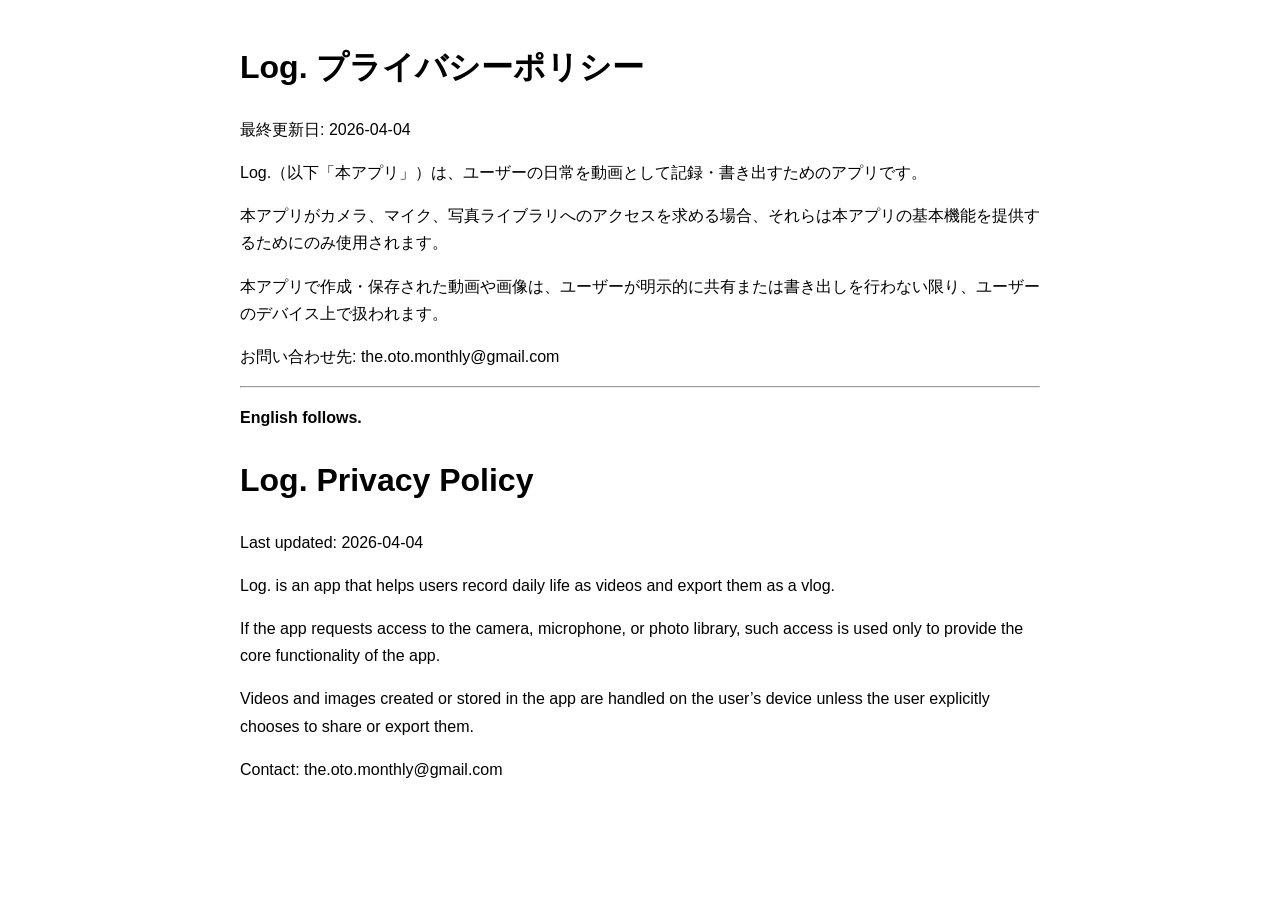
==== index.html @ e11e7656 "Add privacy policy page in Japanese and English" ====
<!doctype html>
<html lang="ja">
<head>
  <meta charset="utf-8">
  <meta name="viewport" content="width=device-width, initial-scale=1">
  <title>Log. Privacy Policy</title>
</head>
<body style="max-width: 800px; margin: 40px auto; padding: 0 16px; line-height: 1.7; font-family: -apple-system, BlinkMacSystemFont, sans-serif;">
  <h1>Log. プライバシーポリシー</h1>
  <p>最終更新日: 2026-04-04</p>

  <p>Log.（以下「本アプリ」）は、ユーザーの日常を動画として記録・書き出すためのアプリです。</p>
  <p>本アプリがカメラ、マイク、写真ライブラリへのアクセスを求める場合、それらは本アプリの基本機能を提供するためにのみ使用されます。</p>
  <p>本アプリで作成・保存された動画や画像は、ユーザーが明示的に共有または書き出しを行わない限り、ユーザーのデバイス上で扱われます。</p>
  <p>お問い合わせ先: the.oto.monthly@gmail.com</p>

  <hr>

  <p><strong>English follows.</strong></p>

  <h1>Log. Privacy Policy</h1>
  <p>Last updated: 2026-04-04</p>

  <p>Log. is an app that helps users record daily life as videos and export them as a vlog.</p>
  <p>If the app requests access to the camera, microphone, or photo library, such access is used only to provide the core functionality of the app.</p>
  <p>Videos and images created or stored in the app are handled on the user’s device unless the user explicitly chooses to share or export them.</p>
  <p>Contact: the.oto.monthly@gmail.com</p>
</body>
</html>
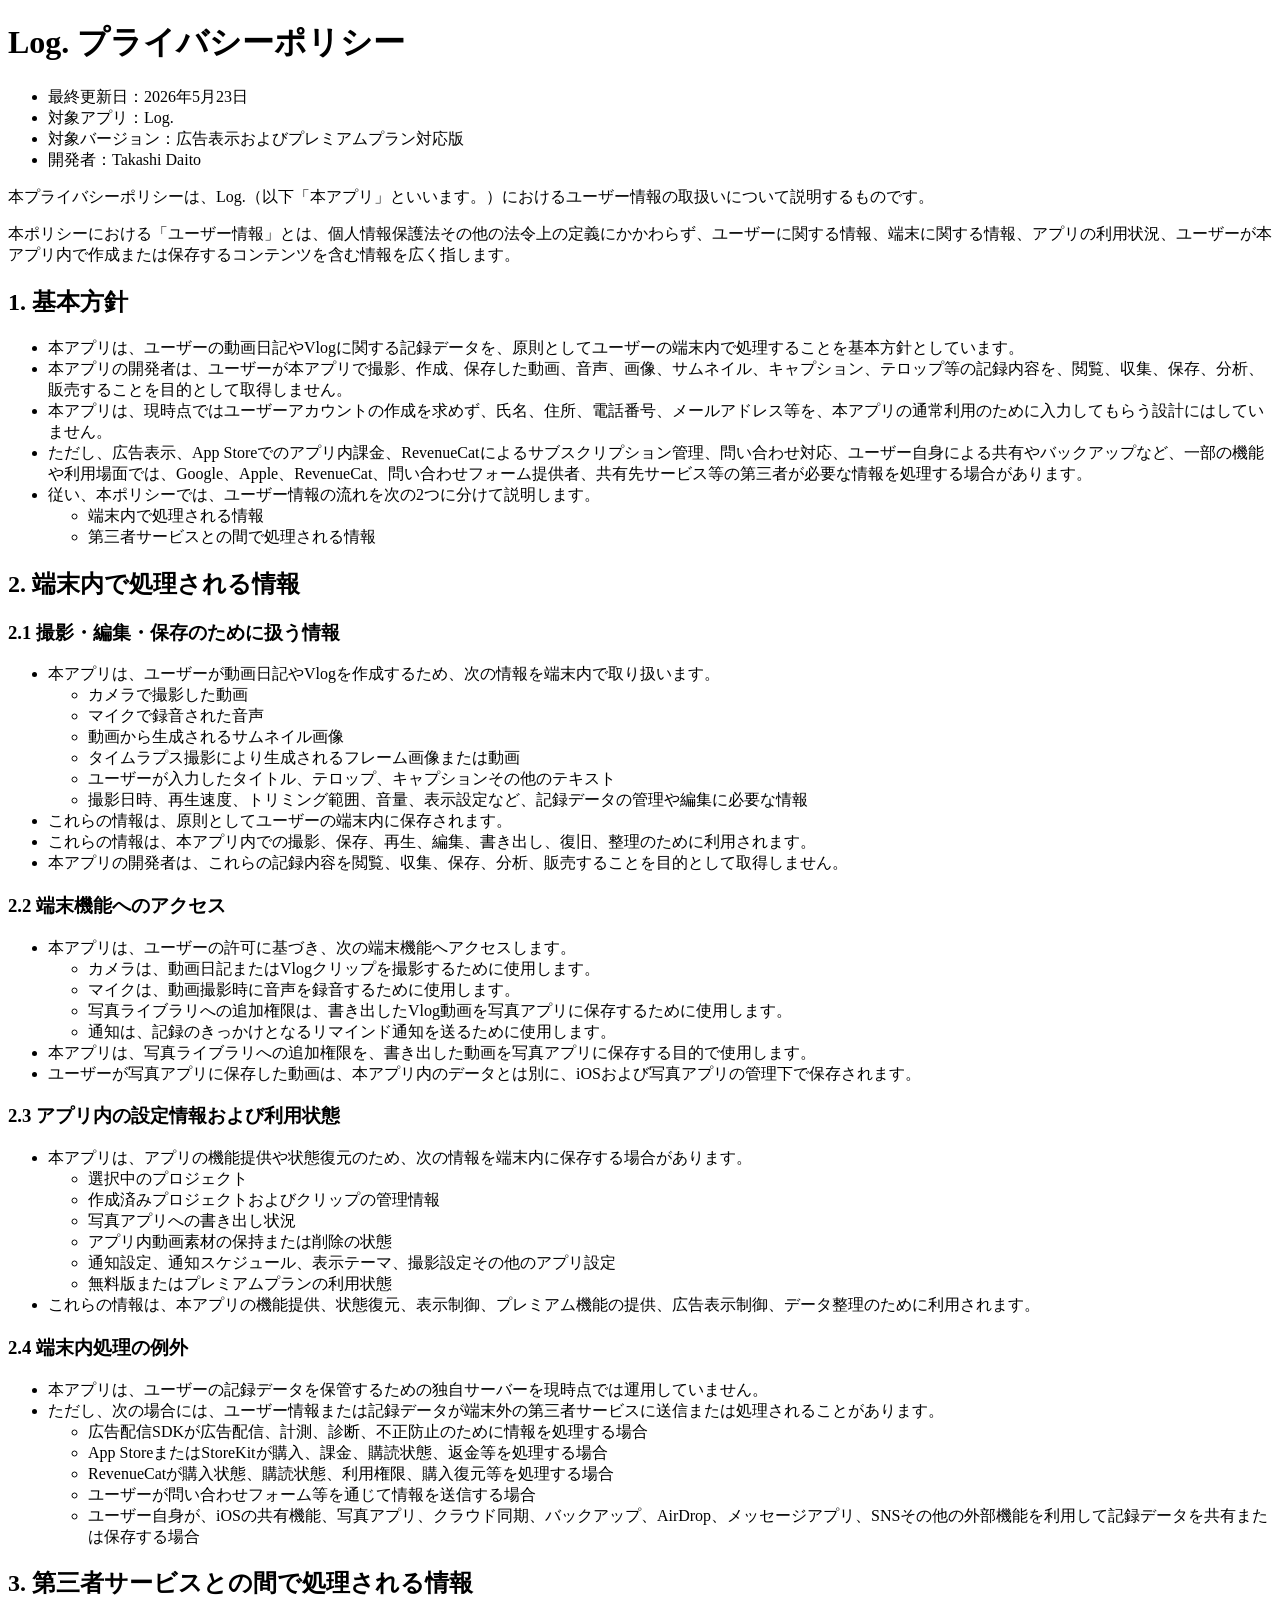
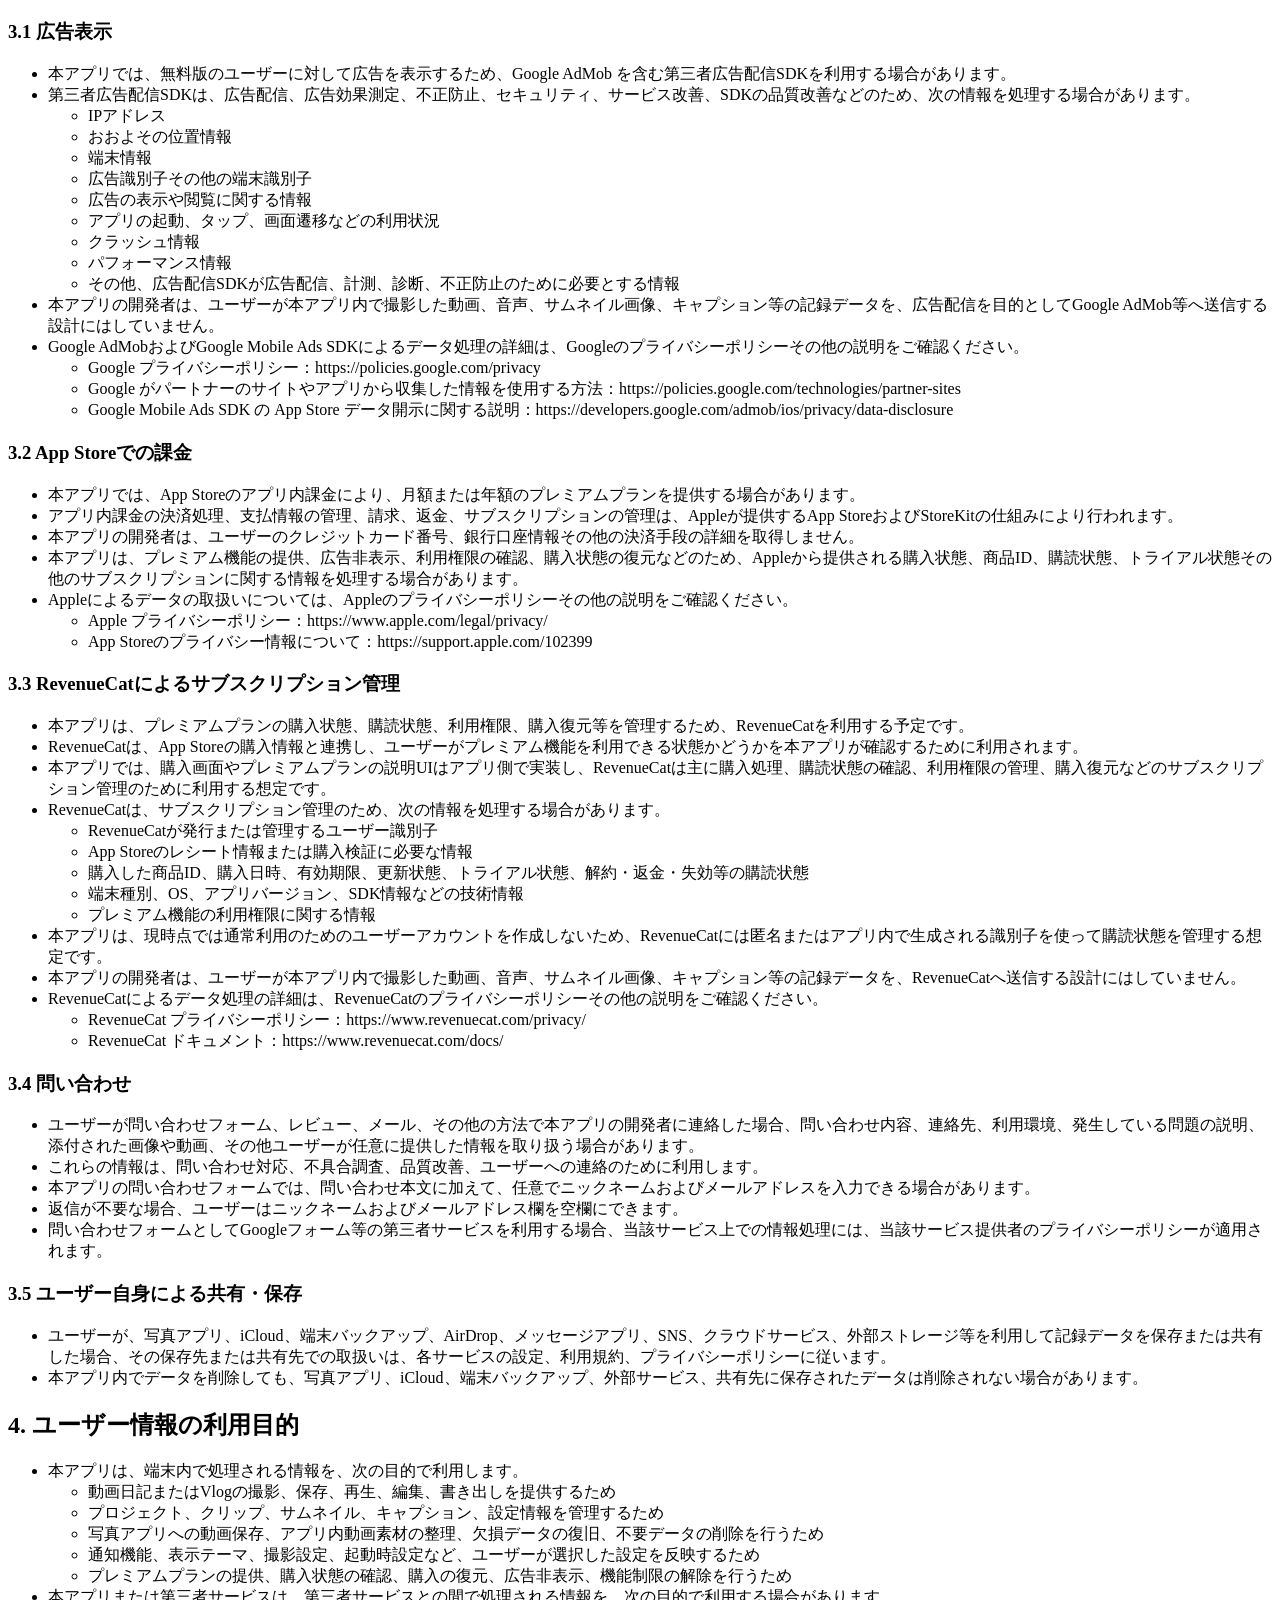
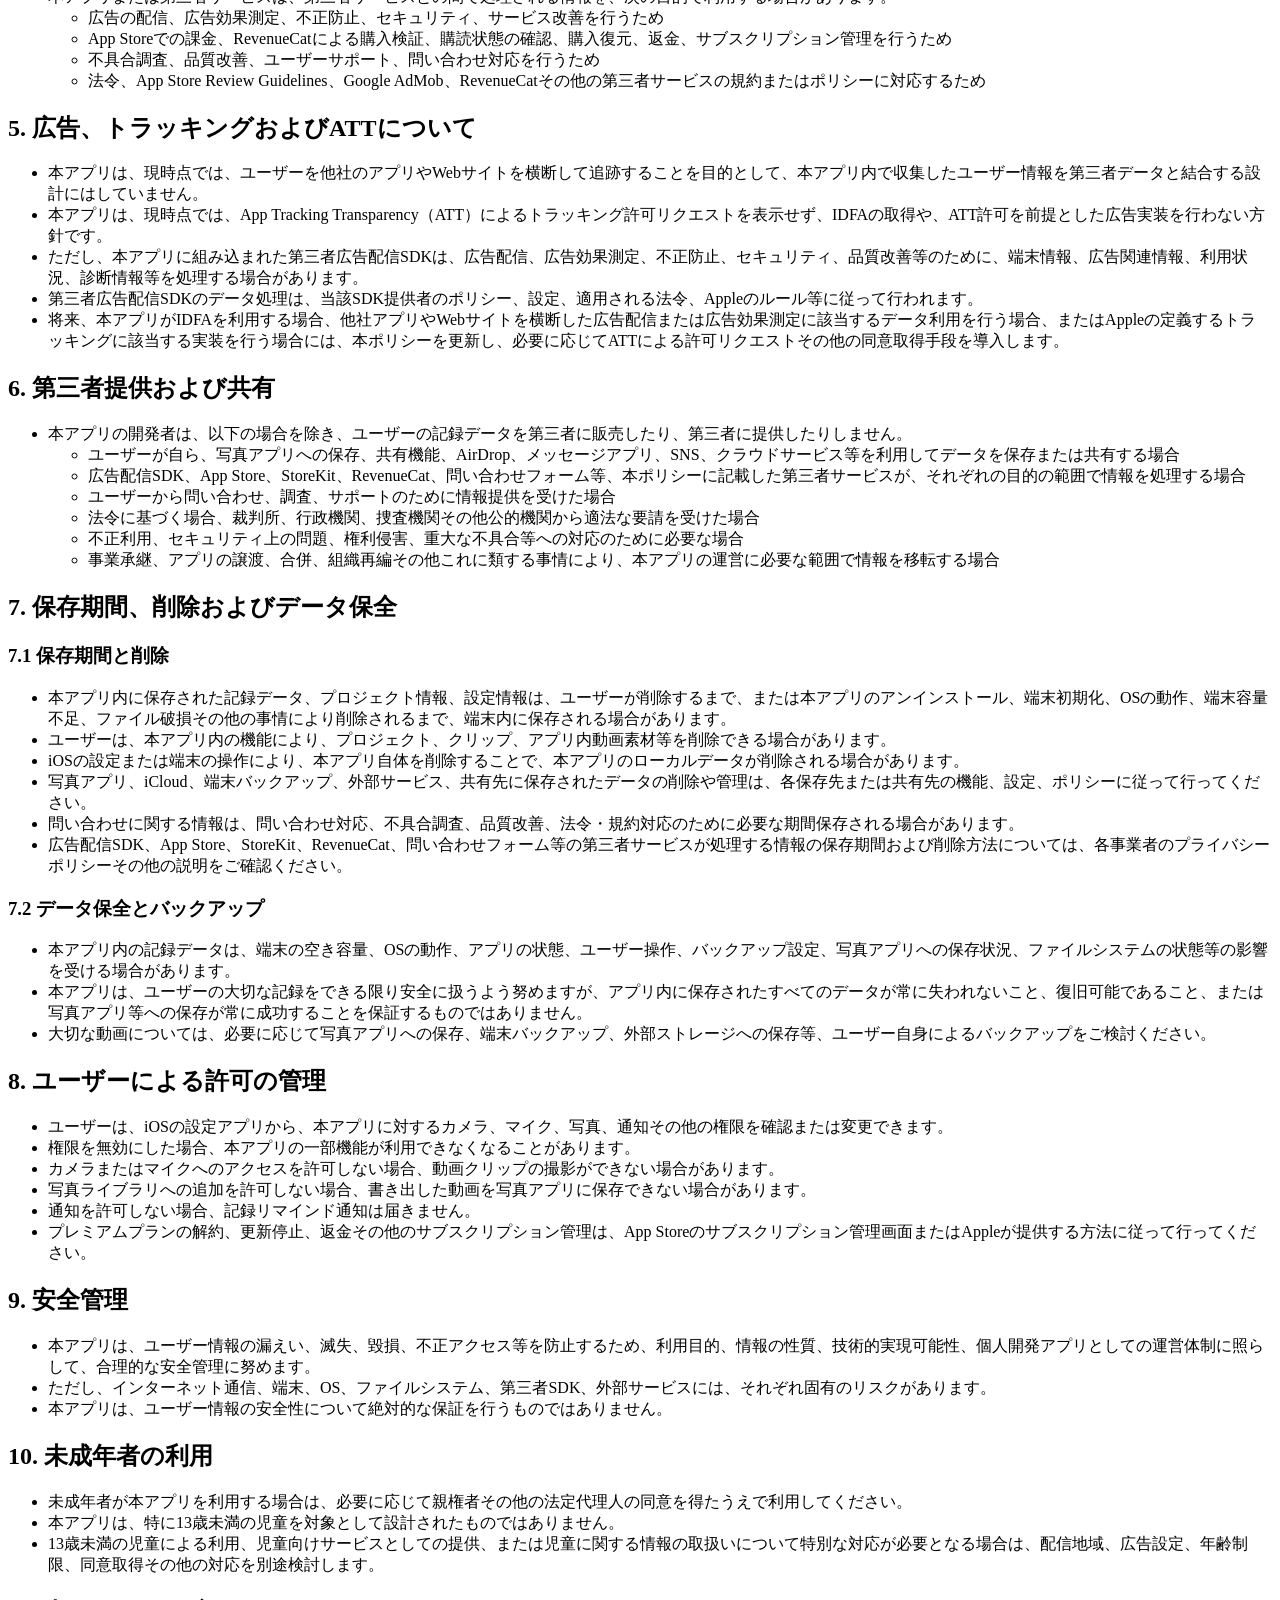
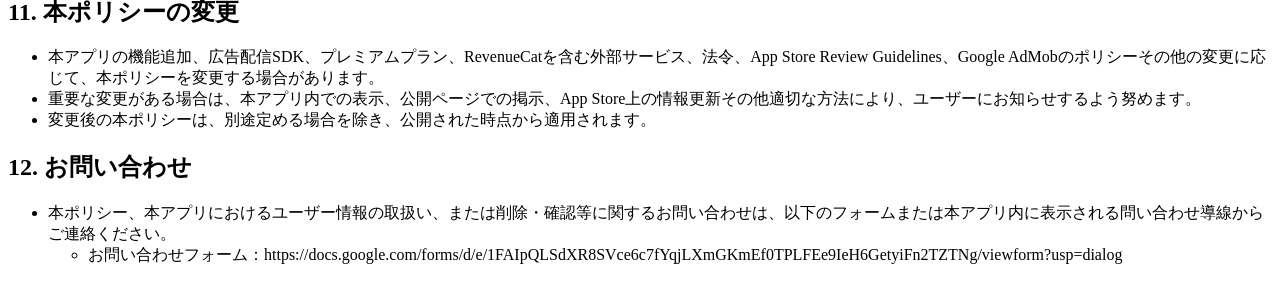
==== commit 2f06a005: "Update privacy policy" ====
--- a/index.html
+++ b/index.html
@@ -1,29 +1,256 @@
-<!doctype html>
-<html lang="ja">
+<!DOCTYPE html>
+<html xmlns="http://www.w3.org/1999/xhtml" lang="ja" xml:lang="ja">
 <head>
-  <meta charset="utf-8">
-  <meta name="viewport" content="width=device-width, initial-scale=1">
-  <title>Log. Privacy Policy</title>
+  <meta charset="utf-8" />
+  <meta name="generator" content="pandoc" />
+  <meta name="viewport" content="width=device-width, initial-scale=1.0, user-scalable=yes" />
+  <title>Log.プライバシーポリシー</title>
+  <style>
+    code{white-space: pre-wrap;}
+    span.smallcaps{font-variant: small-caps;}
+    span.underline{text-decoration: underline;}
+    div.column{display: inline-block; vertical-align: top; width: 50%;}
+    div.hanging-indent{margin-left: 1.5em; text-indent: -1.5em;}
+    ul.task-list{list-style: none;}
+    .display.math{display: block; text-align: center; margin: 0.5rem auto;}
+  </style>
+  <link rel="stylesheet" href="legal.css" />
+  <!--[if lt IE 9]>
+    <script src="//cdnjs.cloudflare.com/ajax/libs/html5shiv/3.7.3/html5shiv-printshiv.min.js"></script>
+  <![endif]-->
 </head>
-<body style="max-width: 800px; margin: 40px auto; padding: 0 16px; line-height: 1.7; font-family: -apple-system, BlinkMacSystemFont, sans-serif;">
-  <h1>Log. プライバシーポリシー</h1>
-  <p>最終更新日: 2026-04-04</p>
-
-  <p>Log.（以下「本アプリ」）は、ユーザーの日常を動画として記録・書き出すためのアプリです。</p>
-  <p>本アプリがカメラ、マイク、写真ライブラリへのアクセスを求める場合、それらは本アプリの基本機能を提供するためにのみ使用されます。</p>
-  <p>本アプリで作成・保存された動画や画像は、ユーザーが明示的に共有または書き出しを行わない限り、ユーザーのデバイス上で扱われます。</p>
-  <p>お問い合わせ先: the.oto.monthly@gmail.com</p>
-
-  <hr>
-
-  <p><strong>English follows.</strong></p>
-
-  <h1>Log. Privacy Policy</h1>
-  <p>Last updated: 2026-04-04</p>
-
-  <p>Log. is an app that helps users record daily life as videos and export them as a vlog.</p>
-  <p>If the app requests access to the camera, microphone, or photo library, such access is used only to provide the core functionality of the app.</p>
-  <p>Videos and images created or stored in the app are handled on the user’s device unless the user explicitly chooses to share or export them.</p>
-  <p>Contact: the.oto.monthly@gmail.com</p>
+<body>
+<h1 id="log.-プライバシーポリシー">Log. プライバシーポリシー</h1>
+<ul>
+<li>最終更新日：2026年5月23日</li>
+<li>対象アプリ：Log.</li>
+<li>対象バージョン：広告表示およびプレミアムプラン対応版</li>
+<li>開発者：Takashi Daito</li>
+</ul>
+<p>本プライバシーポリシーは、Log.（以下「本アプリ」といいます。）におけるユーザー情報の取扱いについて説明するものです。</p>
+<p>本ポリシーにおける「ユーザー情報」とは、個人情報保護法その他の法令上の定義にかかわらず、ユーザーに関する情報、端末に関する情報、アプリの利用状況、ユーザーが本アプリ内で作成または保存するコンテンツを含む情報を広く指します。</p>
+<h2 id="基本方針">1. 基本方針</h2>
+<ul>
+<li>本アプリは、ユーザーの動画日記やVlogに関する記録データを、原則としてユーザーの端末内で処理することを基本方針としています。</li>
+<li>本アプリの開発者は、ユーザーが本アプリで撮影、作成、保存した動画、音声、画像、サムネイル、キャプション、テロップ等の記録内容を、閲覧、収集、保存、分析、販売することを目的として取得しません。</li>
+<li>本アプリは、現時点ではユーザーアカウントの作成を求めず、氏名、住所、電話番号、メールアドレス等を、本アプリの通常利用のために入力してもらう設計にはしていません。</li>
+<li>ただし、広告表示、App Storeでのアプリ内課金、RevenueCatによるサブスクリプション管理、問い合わせ対応、ユーザー自身による共有やバックアップなど、一部の機能や利用場面では、Google、Apple、RevenueCat、問い合わせフォーム提供者、共有先サービス等の第三者が必要な情報を処理する場合があります。</li>
+<li>従い、本ポリシーでは、ユーザー情報の流れを次の2つに分けて説明します。
+<ul>
+<li>端末内で処理される情報</li>
+<li>第三者サービスとの間で処理される情報</li>
+</ul></li>
+</ul>
+<h2 id="端末内で処理される情報">2. 端末内で処理される情報</h2>
+<h3 id="撮影編集保存のために扱う情報">2.1 撮影・編集・保存のために扱う情報</h3>
+<ul>
+<li>本アプリは、ユーザーが動画日記やVlogを作成するため、次の情報を端末内で取り扱います。
+<ul>
+<li>カメラで撮影した動画</li>
+<li>マイクで録音された音声</li>
+<li>動画から生成されるサムネイル画像</li>
+<li>タイムラプス撮影により生成されるフレーム画像または動画</li>
+<li>ユーザーが入力したタイトル、テロップ、キャプションその他のテキスト</li>
+<li>撮影日時、再生速度、トリミング範囲、音量、表示設定など、記録データの管理や編集に必要な情報</li>
+</ul></li>
+<li>これらの情報は、原則としてユーザーの端末内に保存されます。</li>
+<li>これらの情報は、本アプリ内での撮影、保存、再生、編集、書き出し、復旧、整理のために利用されます。</li>
+<li>本アプリの開発者は、これらの記録内容を閲覧、収集、保存、分析、販売することを目的として取得しません。</li>
+</ul>
+<h3 id="端末機能へのアクセス">2.2 端末機能へのアクセス</h3>
+<ul>
+<li>本アプリは、ユーザーの許可に基づき、次の端末機能へアクセスします。
+<ul>
+<li>カメラは、動画日記またはVlogクリップを撮影するために使用します。</li>
+<li>マイクは、動画撮影時に音声を録音するために使用します。</li>
+<li>写真ライブラリへの追加権限は、書き出したVlog動画を写真アプリに保存するために使用します。</li>
+<li>通知は、記録のきっかけとなるリマインド通知を送るために使用します。</li>
+</ul></li>
+<li>本アプリは、写真ライブラリへの追加権限を、書き出した動画を写真アプリに保存する目的で使用します。</li>
+<li>ユーザーが写真アプリに保存した動画は、本アプリ内のデータとは別に、iOSおよび写真アプリの管理下で保存されます。</li>
+</ul>
+<h3 id="アプリ内の設定情報および利用状態">2.3 アプリ内の設定情報および利用状態</h3>
+<ul>
+<li>本アプリは、アプリの機能提供や状態復元のため、次の情報を端末内に保存する場合があります。
+<ul>
+<li>選択中のプロジェクト</li>
+<li>作成済みプロジェクトおよびクリップの管理情報</li>
+<li>写真アプリへの書き出し状況</li>
+<li>アプリ内動画素材の保持または削除の状態</li>
+<li>通知設定、通知スケジュール、表示テーマ、撮影設定その他のアプリ設定</li>
+<li>無料版またはプレミアムプランの利用状態</li>
+</ul></li>
+<li>これらの情報は、本アプリの機能提供、状態復元、表示制御、プレミアム機能の提供、広告表示制御、データ整理のために利用されます。</li>
+</ul>
+<h3 id="端末内処理の例外">2.4 端末内処理の例外</h3>
+<ul>
+<li>本アプリは、ユーザーの記録データを保管するための独自サーバーを現時点では運用していません。</li>
+<li>ただし、次の場合には、ユーザー情報または記録データが端末外の第三者サービスに送信または処理されることがあります。
+<ul>
+<li>広告配信SDKが広告配信、計測、診断、不正防止のために情報を処理する場合</li>
+<li>App StoreまたはStoreKitが購入、課金、購読状態、返金等を処理する場合</li>
+<li>RevenueCatが購入状態、購読状態、利用権限、購入復元等を処理する場合</li>
+<li>ユーザーが問い合わせフォーム等を通じて情報を送信する場合</li>
+<li>ユーザー自身が、iOSの共有機能、写真アプリ、クラウド同期、バックアップ、AirDrop、メッセージアプリ、SNSその他の外部機能を利用して記録データを共有または保存する場合</li>
+</ul></li>
+</ul>
+<h2 id="第三者サービスとの間で処理される情報">3. 第三者サービスとの間で処理される情報</h2>
+<h3 id="広告表示">3.1 広告表示</h3>
+<ul>
+<li>本アプリでは、無料版のユーザーに対して広告を表示するため、Google AdMob を含む第三者広告配信SDKを利用する場合があります。</li>
+<li>第三者広告配信SDKは、広告配信、広告効果測定、不正防止、セキュリティ、サービス改善、SDKの品質改善などのため、次の情報を処理する場合があります。
+<ul>
+<li>IPアドレス</li>
+<li>おおよその位置情報</li>
+<li>端末情報</li>
+<li>広告識別子その他の端末識別子</li>
+<li>広告の表示や閲覧に関する情報</li>
+<li>アプリの起動、タップ、画面遷移などの利用状況</li>
+<li>クラッシュ情報</li>
+<li>パフォーマンス情報</li>
+<li>その他、広告配信SDKが広告配信、計測、診断、不正防止のために必要とする情報</li>
+</ul></li>
+<li>本アプリの開発者は、ユーザーが本アプリ内で撮影した動画、音声、サムネイル画像、キャプション等の記録データを、広告配信を目的としてGoogle AdMob等へ送信する設計にはしていません。</li>
+<li>Google AdMobおよびGoogle Mobile Ads SDKによるデータ処理の詳細は、Googleのプライバシーポリシーその他の説明をご確認ください。
+<ul>
+<li>Google プライバシーポリシー：https://policies.google.com/privacy</li>
+<li>Google がパートナーのサイトやアプリから収集した情報を使用する方法：https://policies.google.com/technologies/partner-sites</li>
+<li>Google Mobile Ads SDK の App Store データ開示に関する説明：https://developers.google.com/admob/ios/privacy/data-disclosure</li>
+</ul></li>
+</ul>
+<h3 id="app-storeでの課金">3.2 App Storeでの課金</h3>
+<ul>
+<li>本アプリでは、App Storeのアプリ内課金により、月額または年額のプレミアムプランを提供する場合があります。</li>
+<li>アプリ内課金の決済処理、支払情報の管理、請求、返金、サブスクリプションの管理は、Appleが提供するApp StoreおよびStoreKitの仕組みにより行われます。</li>
+<li>本アプリの開発者は、ユーザーのクレジットカード番号、銀行口座情報その他の決済手段の詳細を取得しません。</li>
+<li>本アプリは、プレミアム機能の提供、広告非表示、利用権限の確認、購入状態の復元などのため、Appleから提供される購入状態、商品ID、購読状態、トライアル状態その他のサブスクリプションに関する情報を処理する場合があります。</li>
+<li>Appleによるデータの取扱いについては、Appleのプライバシーポリシーその他の説明をご確認ください。
+<ul>
+<li>Apple プライバシーポリシー：https://www.apple.com/legal/privacy/</li>
+<li>App Storeのプライバシー情報について：https://support.apple.com/102399</li>
+</ul></li>
+</ul>
+<h3 id="revenuecatによるサブスクリプション管理">3.3 RevenueCatによるサブスクリプション管理</h3>
+<ul>
+<li>本アプリは、プレミアムプランの購入状態、購読状態、利用権限、購入復元等を管理するため、RevenueCatを利用する予定です。</li>
+<li>RevenueCatは、App Storeの購入情報と連携し、ユーザーがプレミアム機能を利用できる状態かどうかを本アプリが確認するために利用されます。</li>
+<li>本アプリでは、購入画面やプレミアムプランの説明UIはアプリ側で実装し、RevenueCatは主に購入処理、購読状態の確認、利用権限の管理、購入復元などのサブスクリプション管理のために利用する想定です。</li>
+<li>RevenueCatは、サブスクリプション管理のため、次の情報を処理する場合があります。
+<ul>
+<li>RevenueCatが発行または管理するユーザー識別子</li>
+<li>App Storeのレシート情報または購入検証に必要な情報</li>
+<li>購入した商品ID、購入日時、有効期限、更新状態、トライアル状態、解約・返金・失効等の購読状態</li>
+<li>端末種別、OS、アプリバージョン、SDK情報などの技術情報</li>
+<li>プレミアム機能の利用権限に関する情報</li>
+</ul></li>
+<li>本アプリは、現時点では通常利用のためのユーザーアカウントを作成しないため、RevenueCatには匿名またはアプリ内で生成される識別子を使って購読状態を管理する想定です。</li>
+<li>本アプリの開発者は、ユーザーが本アプリ内で撮影した動画、音声、サムネイル画像、キャプション等の記録データを、RevenueCatへ送信する設計にはしていません。</li>
+<li>RevenueCatによるデータ処理の詳細は、RevenueCatのプライバシーポリシーその他の説明をご確認ください。
+<ul>
+<li>RevenueCat プライバシーポリシー：https://www.revenuecat.com/privacy/</li>
+<li>RevenueCat ドキュメント：https://www.revenuecat.com/docs/</li>
+</ul></li>
+</ul>
+<h3 id="問い合わせ">3.4 問い合わせ</h3>
+<ul>
+<li>ユーザーが問い合わせフォーム、レビュー、メール、その他の方法で本アプリの開発者に連絡した場合、問い合わせ内容、連絡先、利用環境、発生している問題の説明、添付された画像や動画、その他ユーザーが任意に提供した情報を取り扱う場合があります。</li>
+<li>これらの情報は、問い合わせ対応、不具合調査、品質改善、ユーザーへの連絡のために利用します。</li>
+<li>本アプリの問い合わせフォームでは、問い合わせ本文に加えて、任意でニックネームおよびメールアドレスを入力できる場合があります。</li>
+<li>返信が不要な場合、ユーザーはニックネームおよびメールアドレス欄を空欄にできます。</li>
+<li>問い合わせフォームとしてGoogleフォーム等の第三者サービスを利用する場合、当該サービス上での情報処理には、当該サービス提供者のプライバシーポリシーが適用されます。</li>
+</ul>
+<h3 id="ユーザー自身による共有保存">3.5 ユーザー自身による共有・保存</h3>
+<ul>
+<li>ユーザーが、写真アプリ、iCloud、端末バックアップ、AirDrop、メッセージアプリ、SNS、クラウドサービス、外部ストレージ等を利用して記録データを保存または共有した場合、その保存先または共有先での取扱いは、各サービスの設定、利用規約、プライバシーポリシーに従います。</li>
+<li>本アプリ内でデータを削除しても、写真アプリ、iCloud、端末バックアップ、外部サービス、共有先に保存されたデータは削除されない場合があります。</li>
+</ul>
+<h2 id="ユーザー情報の利用目的">4. ユーザー情報の利用目的</h2>
+<ul>
+<li>本アプリは、端末内で処理される情報を、次の目的で利用します。
+<ul>
+<li>動画日記またはVlogの撮影、保存、再生、編集、書き出しを提供するため</li>
+<li>プロジェクト、クリップ、サムネイル、キャプション、設定情報を管理するため</li>
+<li>写真アプリへの動画保存、アプリ内動画素材の整理、欠損データの復旧、不要データの削除を行うため</li>
+<li>通知機能、表示テーマ、撮影設定、起動時設定など、ユーザーが選択した設定を反映するため</li>
+<li>プレミアムプランの提供、購入状態の確認、購入の復元、広告非表示、機能制限の解除を行うため</li>
+</ul></li>
+<li>本アプリまたは第三者サービスは、第三者サービスとの間で処理される情報を、次の目的で利用する場合があります。
+<ul>
+<li>広告の配信、広告効果測定、不正防止、セキュリティ、サービス改善を行うため</li>
+<li>App Storeでの課金、RevenueCatによる購入検証、購読状態の確認、購入復元、返金、サブスクリプション管理を行うため</li>
+<li>不具合調査、品質改善、ユーザーサポート、問い合わせ対応を行うため</li>
+<li>法令、App Store Review Guidelines、Google AdMob、RevenueCatその他の第三者サービスの規約またはポリシーに対応するため</li>
+</ul></li>
+</ul>
+<h2 id="広告トラッキングおよびattについて">5. 広告、トラッキングおよびATTについて</h2>
+<ul>
+<li>本アプリは、現時点では、ユーザーを他社のアプリやWebサイトを横断して追跡することを目的として、本アプリ内で収集したユーザー情報を第三者データと結合する設計にはしていません。</li>
+<li>本アプリは、現時点では、App Tracking Transparency（ATT）によるトラッキング許可リクエストを表示せず、IDFAの取得や、ATT許可を前提とした広告実装を行わない方針です。</li>
+<li>ただし、本アプリに組み込まれた第三者広告配信SDKは、広告配信、広告効果測定、不正防止、セキュリティ、品質改善等のために、端末情報、広告関連情報、利用状況、診断情報等を処理する場合があります。</li>
+<li>第三者広告配信SDKのデータ処理は、当該SDK提供者のポリシー、設定、適用される法令、Appleのルール等に従って行われます。</li>
+<li>将来、本アプリがIDFAを利用する場合、他社アプリやWebサイトを横断した広告配信または広告効果測定に該当するデータ利用を行う場合、またはAppleの定義するトラッキングに該当する実装を行う場合には、本ポリシーを更新し、必要に応じてATTによる許可リクエストその他の同意取得手段を導入します。</li>
+</ul>
+<h2 id="第三者提供および共有">6. 第三者提供および共有</h2>
+<ul>
+<li>本アプリの開発者は、以下の場合を除き、ユーザーの記録データを第三者に販売したり、第三者に提供したりしません。
+<ul>
+<li>ユーザーが自ら、写真アプリへの保存、共有機能、AirDrop、メッセージアプリ、SNS、クラウドサービス等を利用してデータを保存または共有する場合</li>
+<li>広告配信SDK、App Store、StoreKit、RevenueCat、問い合わせフォーム等、本ポリシーに記載した第三者サービスが、それぞれの目的の範囲で情報を処理する場合</li>
+<li>ユーザーから問い合わせ、調査、サポートのために情報提供を受けた場合</li>
+<li>法令に基づく場合、裁判所、行政機関、捜査機関その他公的機関から適法な要請を受けた場合</li>
+<li>不正利用、セキュリティ上の問題、権利侵害、重大な不具合等への対応のために必要な場合</li>
+<li>事業承継、アプリの譲渡、合併、組織再編その他これに類する事情により、本アプリの運営に必要な範囲で情報を移転する場合</li>
+</ul></li>
+</ul>
+<h2 id="保存期間削除およびデータ保全">7. 保存期間、削除およびデータ保全</h2>
+<h3 id="保存期間と削除">7.1 保存期間と削除</h3>
+<ul>
+<li>本アプリ内に保存された記録データ、プロジェクト情報、設定情報は、ユーザーが削除するまで、または本アプリのアンインストール、端末初期化、OSの動作、端末容量不足、ファイル破損その他の事情により削除されるまで、端末内に保存される場合があります。</li>
+<li>ユーザーは、本アプリ内の機能により、プロジェクト、クリップ、アプリ内動画素材等を削除できる場合があります。</li>
+<li>iOSの設定または端末の操作により、本アプリ自体を削除することで、本アプリのローカルデータが削除される場合があります。</li>
+<li>写真アプリ、iCloud、端末バックアップ、外部サービス、共有先に保存されたデータの削除や管理は、各保存先または共有先の機能、設定、ポリシーに従って行ってください。</li>
+<li>問い合わせに関する情報は、問い合わせ対応、不具合調査、品質改善、法令・規約対応のために必要な期間保存される場合があります。</li>
+<li>広告配信SDK、App Store、StoreKit、RevenueCat、問い合わせフォーム等の第三者サービスが処理する情報の保存期間および削除方法については、各事業者のプライバシーポリシーその他の説明をご確認ください。</li>
+</ul>
+<h3 id="データ保全とバックアップ">7.2 データ保全とバックアップ</h3>
+<ul>
+<li>本アプリ内の記録データは、端末の空き容量、OSの動作、アプリの状態、ユーザー操作、バックアップ設定、写真アプリへの保存状況、ファイルシステムの状態等の影響を受ける場合があります。</li>
+<li>本アプリは、ユーザーの大切な記録をできる限り安全に扱うよう努めますが、アプリ内に保存されたすべてのデータが常に失われないこと、復旧可能であること、または写真アプリ等への保存が常に成功することを保証するものではありません。</li>
+<li>大切な動画については、必要に応じて写真アプリへの保存、端末バックアップ、外部ストレージへの保存等、ユーザー自身によるバックアップをご検討ください。</li>
+</ul>
+<h2 id="ユーザーによる許可の管理">8. ユーザーによる許可の管理</h2>
+<ul>
+<li>ユーザーは、iOSの設定アプリから、本アプリに対するカメラ、マイク、写真、通知その他の権限を確認または変更できます。</li>
+<li>権限を無効にした場合、本アプリの一部機能が利用できなくなることがあります。</li>
+<li>カメラまたはマイクへのアクセスを許可しない場合、動画クリップの撮影ができない場合があります。</li>
+<li>写真ライブラリへの追加を許可しない場合、書き出した動画を写真アプリに保存できない場合があります。</li>
+<li>通知を許可しない場合、記録リマインド通知は届きません。</li>
+<li>プレミアムプランの解約、更新停止、返金その他のサブスクリプション管理は、App Storeのサブスクリプション管理画面またはAppleが提供する方法に従って行ってください。</li>
+</ul>
+<h2 id="安全管理">9. 安全管理</h2>
+<ul>
+<li>本アプリは、ユーザー情報の漏えい、滅失、毀損、不正アクセス等を防止するため、利用目的、情報の性質、技術的実現可能性、個人開発アプリとしての運営体制に照らして、合理的な安全管理に努めます。</li>
+<li>ただし、インターネット通信、端末、OS、ファイルシステム、第三者SDK、外部サービスには、それぞれ固有のリスクがあります。</li>
+<li>本アプリは、ユーザー情報の安全性について絶対的な保証を行うものではありません。</li>
+</ul>
+<h2 id="未成年者の利用">10. 未成年者の利用</h2>
+<ul>
+<li>未成年者が本アプリを利用する場合は、必要に応じて親権者その他の法定代理人の同意を得たうえで利用してください。</li>
+<li>本アプリは、特に13歳未満の児童を対象として設計されたものではありません。</li>
+<li>13歳未満の児童による利用、児童向けサービスとしての提供、または児童に関する情報の取扱いについて特別な対応が必要となる場合は、配信地域、広告設定、年齢制限、同意取得その他の対応を別途検討します。</li>
+</ul>
+<h2 id="本ポリシーの変更">11. 本ポリシーの変更</h2>
+<ul>
+<li>本アプリの機能追加、広告配信SDK、プレミアムプラン、RevenueCatを含む外部サービス、法令、App Store Review Guidelines、Google AdMobのポリシーその他の変更に応じて、本ポリシーを変更する場合があります。</li>
+<li>重要な変更がある場合は、本アプリ内での表示、公開ページでの掲示、App Store上の情報更新その他適切な方法により、ユーザーにお知らせするよう努めます。</li>
+<li>変更後の本ポリシーは、別途定める場合を除き、公開された時点から適用されます。</li>
+</ul>
+<h2 id="お問い合わせ">12. お問い合わせ</h2>
+<ul>
+<li>本ポリシー、本アプリにおけるユーザー情報の取扱い、または削除・確認等に関するお問い合わせは、以下のフォームまたは本アプリ内に表示される問い合わせ導線からご連絡ください。
+<ul>
+<li>お問い合わせフォーム：https://docs.google.com/forms/d/e/1FAIpQLSdXR8SVce6c7fYqjLXmGKmEf0TPLFEe9IeH6GetyiFn2TZTNg/viewform?usp=dialog</li>
+</ul></li>
+</ul>
 </body>
 </html>
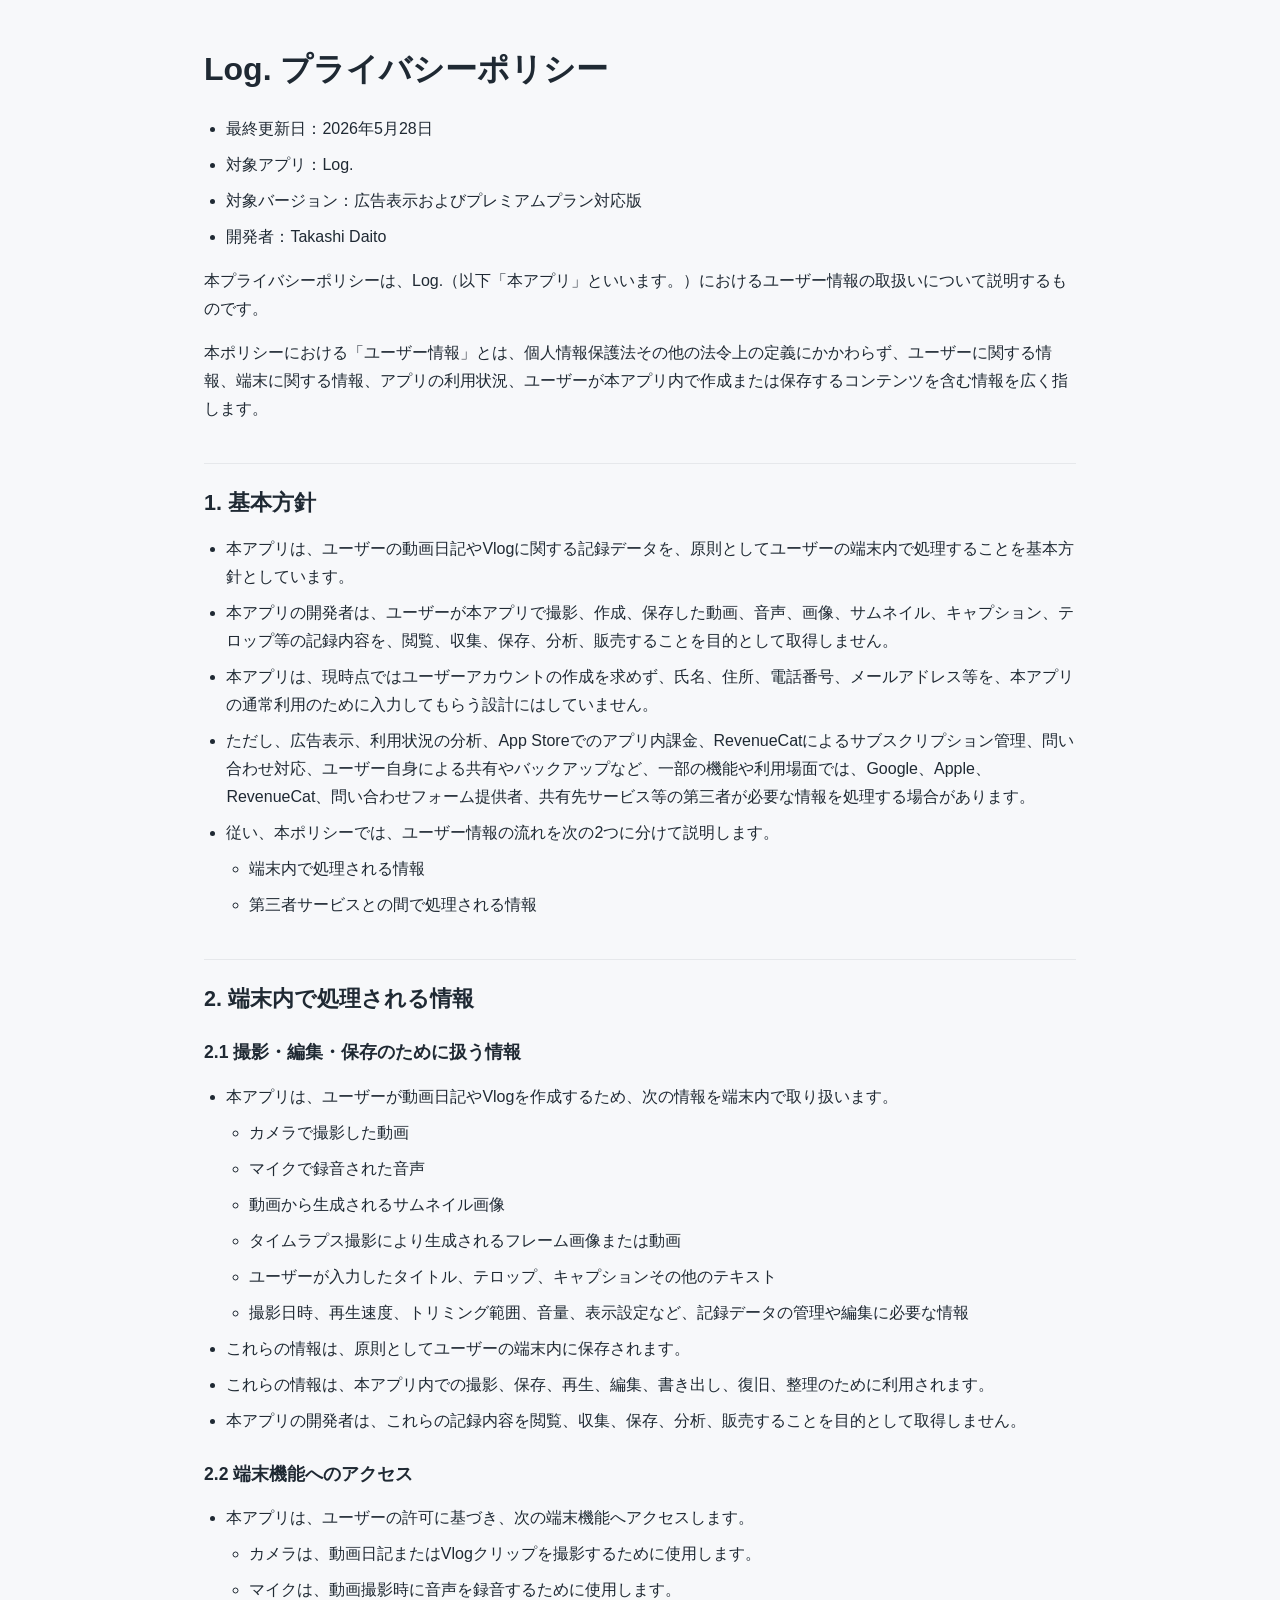
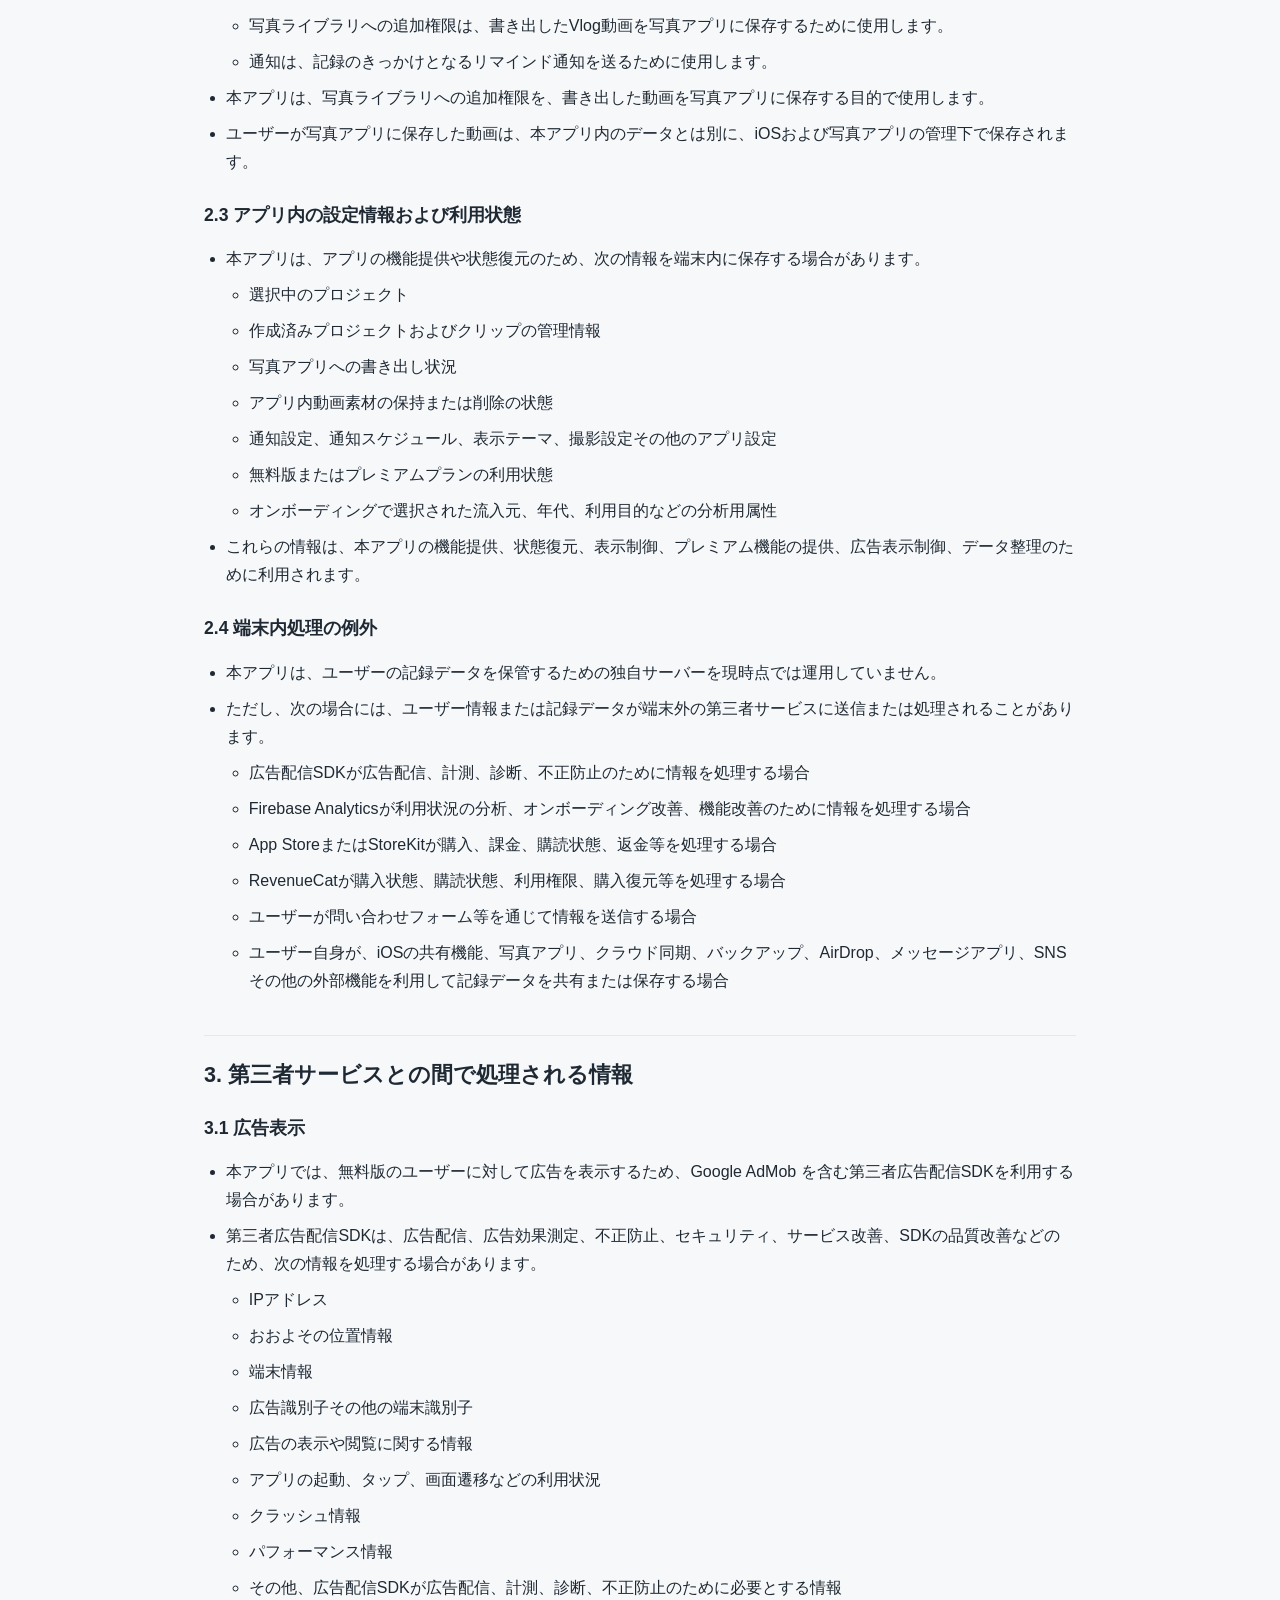
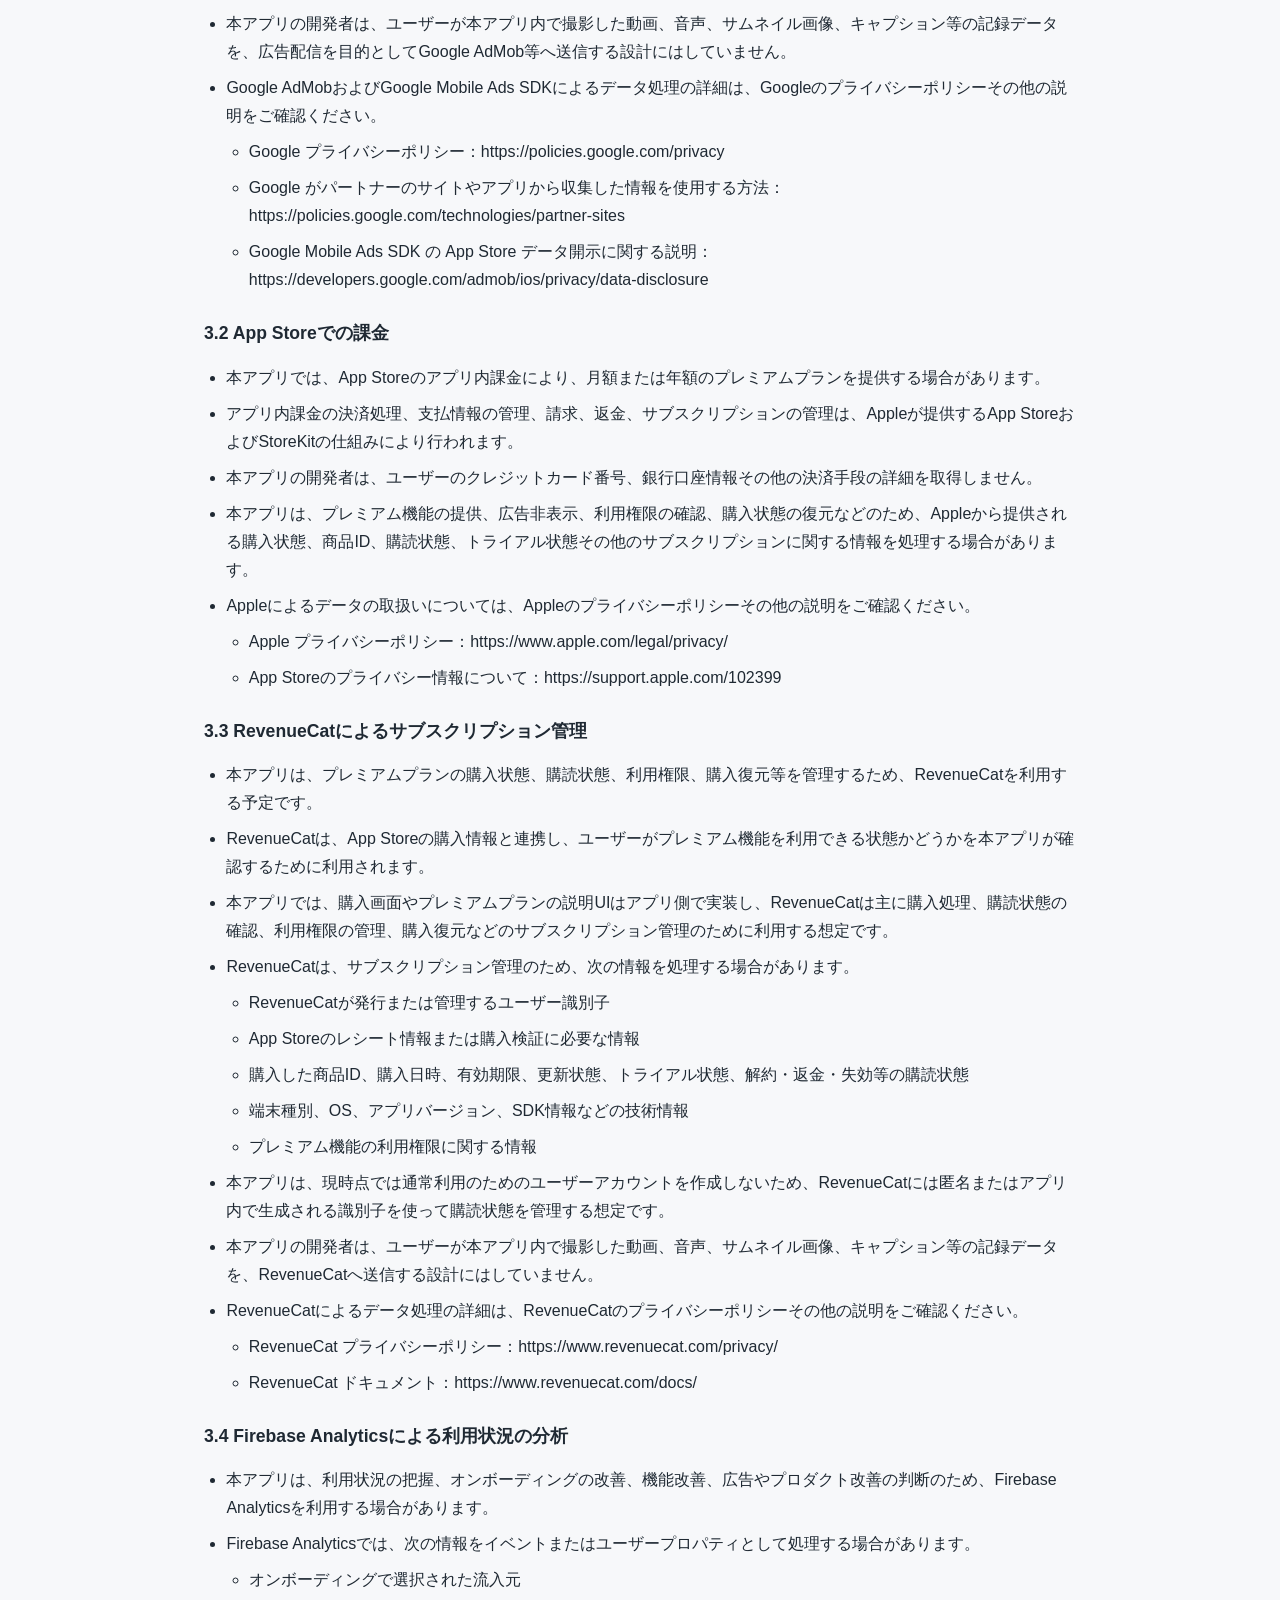
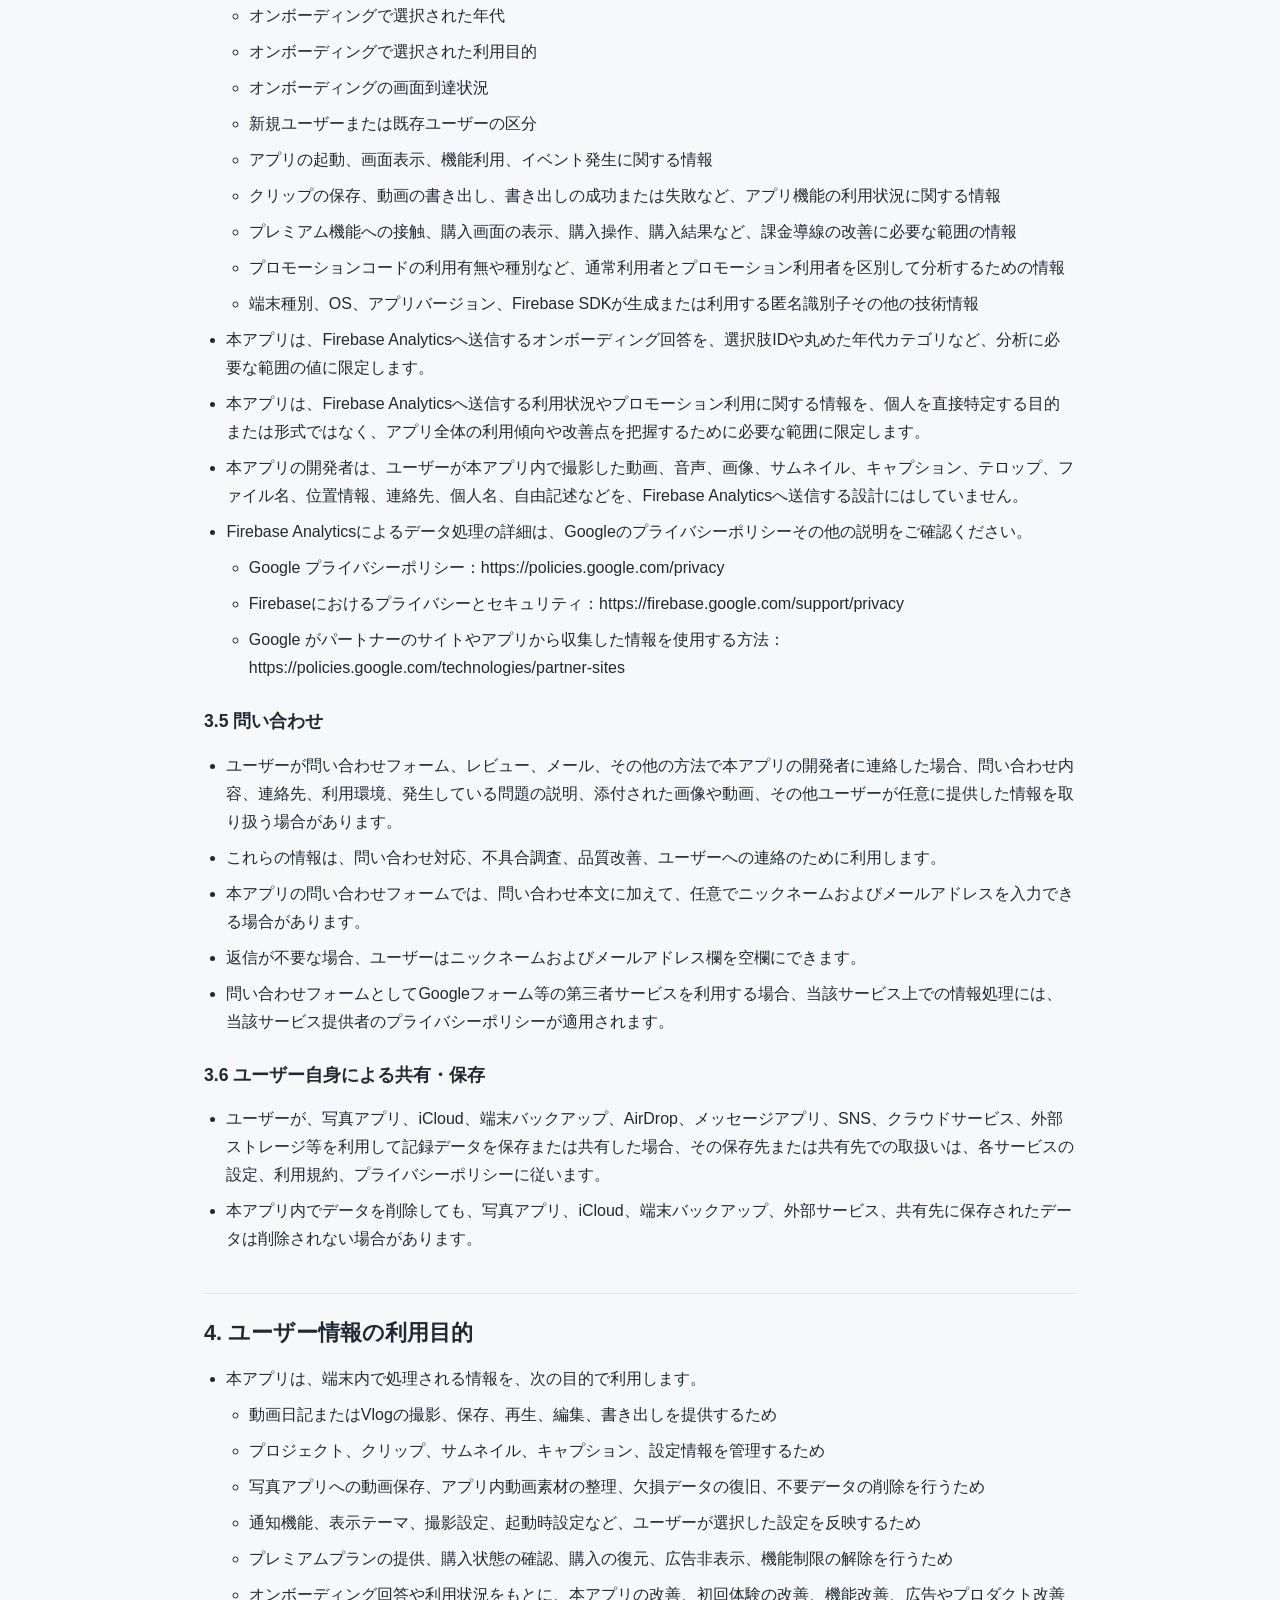
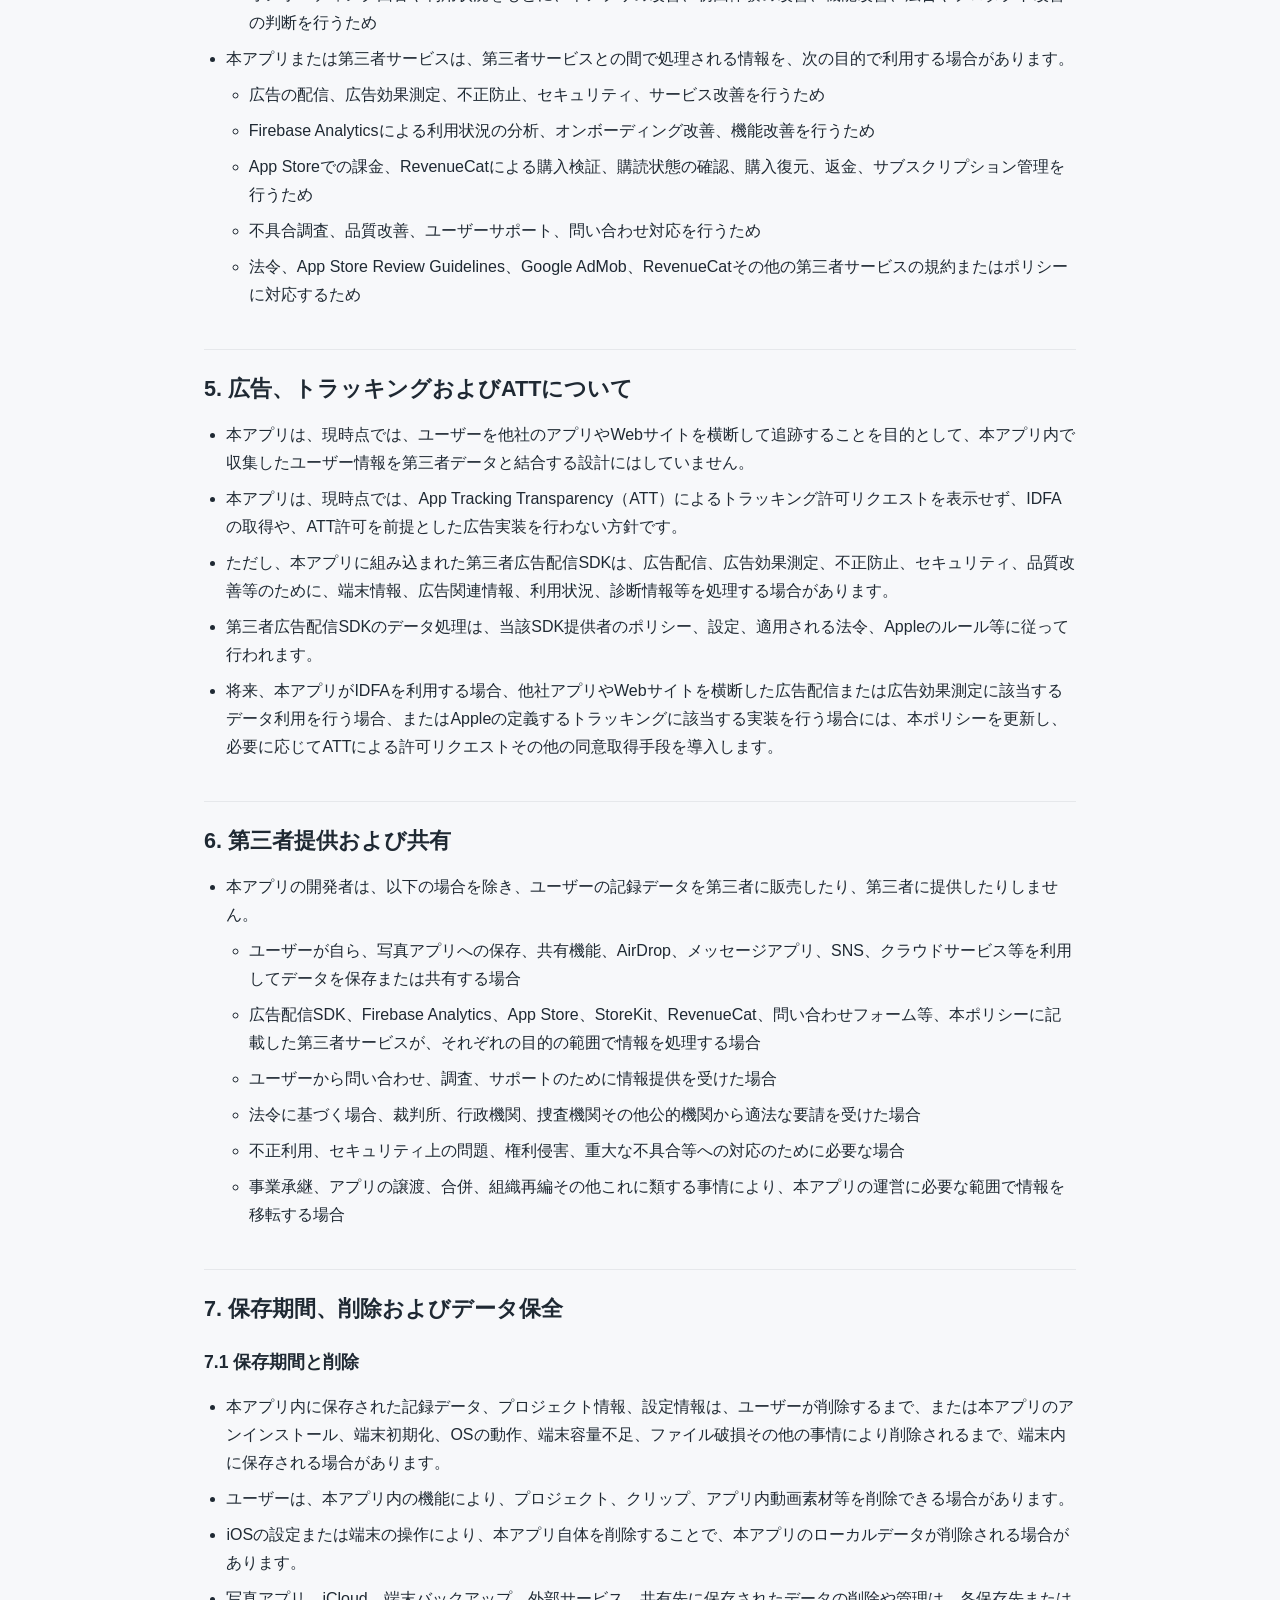
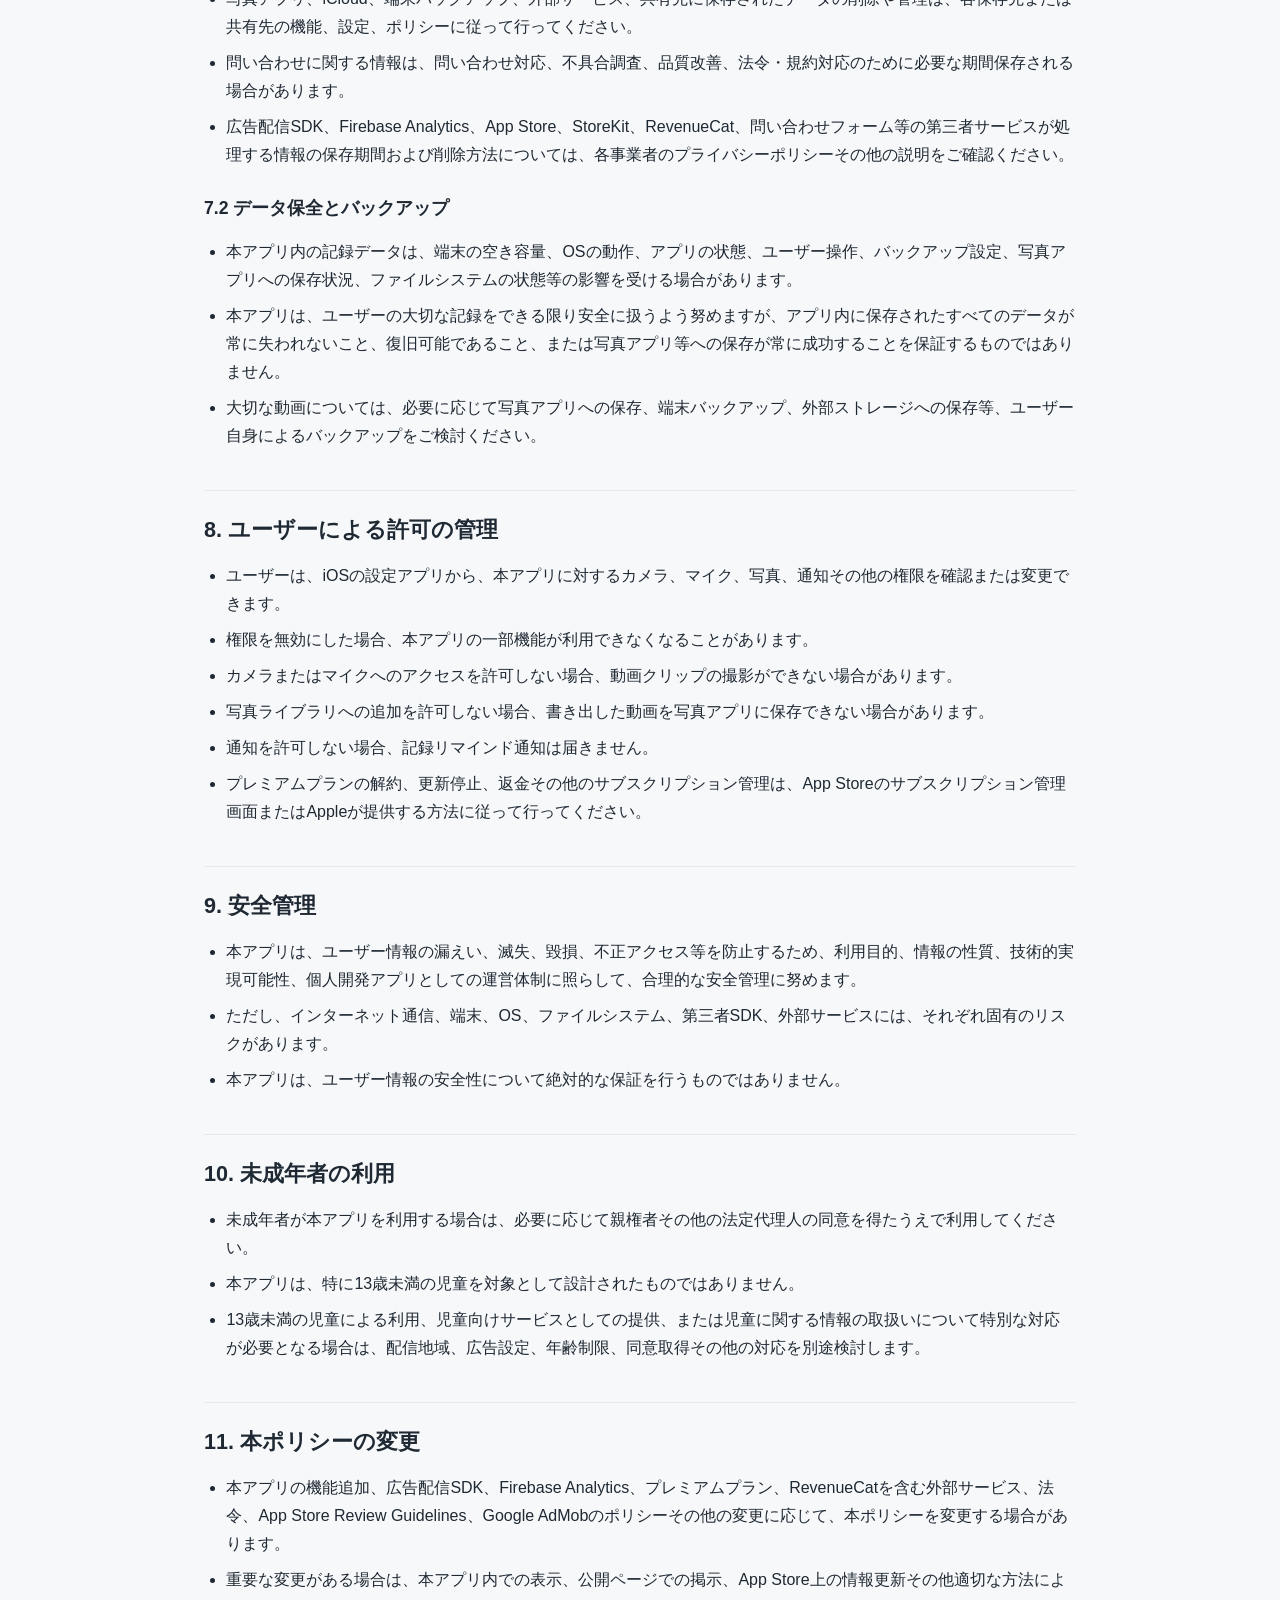
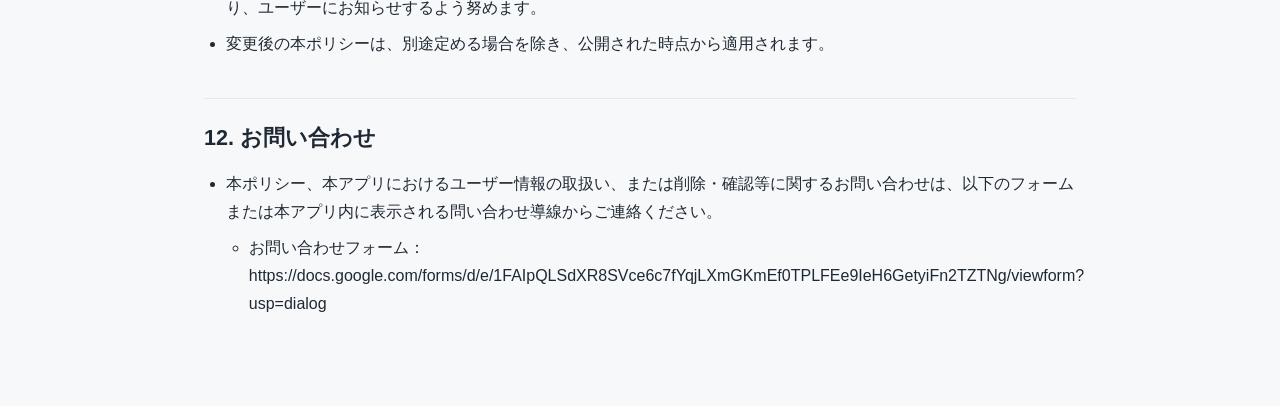
==== commit 94260014: "Update last modified date and privacy policy details" ====
--- a/index.html
+++ b/index.html
@@ -22,7 +22,7 @@
 <body>
 <h1 id="log.-プライバシーポリシー">Log. プライバシーポリシー</h1>
 <ul>
-<li>最終更新日：2026年5月23日</li>
+<li>最終更新日：2026年5月28日</li>
 <li>対象アプリ：Log.</li>
 <li>対象バージョン：広告表示およびプレミアムプラン対応版</li>
 <li>開発者：Takashi Daito</li>
@@ -34,7 +34,7 @@
 <li>本アプリは、ユーザーの動画日記やVlogに関する記録データを、原則としてユーザーの端末内で処理することを基本方針としています。</li>
 <li>本アプリの開発者は、ユーザーが本アプリで撮影、作成、保存した動画、音声、画像、サムネイル、キャプション、テロップ等の記録内容を、閲覧、収集、保存、分析、販売することを目的として取得しません。</li>
 <li>本アプリは、現時点ではユーザーアカウントの作成を求めず、氏名、住所、電話番号、メールアドレス等を、本アプリの通常利用のために入力してもらう設計にはしていません。</li>
-<li>ただし、広告表示、App Storeでのアプリ内課金、RevenueCatによるサブスクリプション管理、問い合わせ対応、ユーザー自身による共有やバックアップなど、一部の機能や利用場面では、Google、Apple、RevenueCat、問い合わせフォーム提供者、共有先サービス等の第三者が必要な情報を処理する場合があります。</li>
+<li>ただし、広告表示、利用状況の分析、App Storeでのアプリ内課金、RevenueCatによるサブスクリプション管理、問い合わせ対応、ユーザー自身による共有やバックアップなど、一部の機能や利用場面では、Google、Apple、RevenueCat、問い合わせフォーム提供者、共有先サービス等の第三者が必要な情報を処理する場合があります。</li>
 <li>従い、本ポリシーでは、ユーザー情報の流れを次の2つに分けて説明します。
 <ul>
 <li>端末内で処理される情報</li>
@@ -79,6 +79,7 @@
 <li>アプリ内動画素材の保持または削除の状態</li>
 <li>通知設定、通知スケジュール、表示テーマ、撮影設定その他のアプリ設定</li>
 <li>無料版またはプレミアムプランの利用状態</li>
+<li>オンボーディングで選択された流入元、年代、利用目的などの分析用属性</li>
 </ul></li>
 <li>これらの情報は、本アプリの機能提供、状態復元、表示制御、プレミアム機能の提供、広告表示制御、データ整理のために利用されます。</li>
 </ul>
@@ -88,6 +89,7 @@
 <li>ただし、次の場合には、ユーザー情報または記録データが端末外の第三者サービスに送信または処理されることがあります。
 <ul>
 <li>広告配信SDKが広告配信、計測、診断、不正防止のために情報を処理する場合</li>
+<li>Firebase Analyticsが利用状況の分析、オンボーディング改善、機能改善のために情報を処理する場合</li>
 <li>App StoreまたはStoreKitが購入、課金、購読状態、返金等を処理する場合</li>
 <li>RevenueCatが購入状態、購読状態、利用権限、購入復元等を処理する場合</li>
 <li>ユーザーが問い合わせフォーム等を通じて情報を送信する場合</li>
@@ -151,7 +153,33 @@
 <li>RevenueCat ドキュメント：https://www.revenuecat.com/docs/</li>
 </ul></li>
 </ul>
-<h3 id="問い合わせ">3.4 問い合わせ</h3>
+<h3 id="firebase-analyticsによる利用状況の分析">3.4 Firebase Analyticsによる利用状況の分析</h3>
+<ul>
+<li>本アプリは、利用状況の把握、オンボーディングの改善、機能改善、広告やプロダクト改善の判断のため、Firebase Analyticsを利用する場合があります。</li>
+<li>Firebase Analyticsでは、次の情報をイベントまたはユーザープロパティとして処理する場合があります。
+<ul>
+<li>オンボーディングで選択された流入元</li>
+<li>オンボーディングで選択された年代</li>
+<li>オンボーディングで選択された利用目的</li>
+<li>オンボーディングの画面到達状況</li>
+<li>新規ユーザーまたは既存ユーザーの区分</li>
+<li>アプリの起動、画面表示、機能利用、イベント発生に関する情報</li>
+<li>クリップの保存、動画の書き出し、書き出しの成功または失敗など、アプリ機能の利用状況に関する情報</li>
+<li>プレミアム機能への接触、購入画面の表示、購入操作、購入結果など、課金導線の改善に必要な範囲の情報</li>
+<li>プロモーションコードの利用有無や種別など、通常利用者とプロモーション利用者を区別して分析するための情報</li>
+<li>端末種別、OS、アプリバージョン、Firebase SDKが生成または利用する匿名識別子その他の技術情報</li>
+</ul></li>
+<li>本アプリは、Firebase Analyticsへ送信するオンボーディング回答を、選択肢IDや丸めた年代カテゴリなど、分析に必要な範囲の値に限定します。</li>
+<li>本アプリは、Firebase Analyticsへ送信する利用状況やプロモーション利用に関する情報を、個人を直接特定する目的または形式ではなく、アプリ全体の利用傾向や改善点を把握するために必要な範囲に限定します。</li>
+<li>本アプリの開発者は、ユーザーが本アプリ内で撮影した動画、音声、画像、サムネイル、キャプション、テロップ、ファイル名、位置情報、連絡先、個人名、自由記述などを、Firebase Analyticsへ送信する設計にはしていません。</li>
+<li>Firebase Analyticsによるデータ処理の詳細は、Googleのプライバシーポリシーその他の説明をご確認ください。
+<ul>
+<li>Google プライバシーポリシー：https://policies.google.com/privacy</li>
+<li>Firebaseにおけるプライバシーとセキュリティ：https://firebase.google.com/support/privacy</li>
+<li>Google がパートナーのサイトやアプリから収集した情報を使用する方法：https://policies.google.com/technologies/partner-sites</li>
+</ul></li>
+</ul>
+<h3 id="問い合わせ">3.5 問い合わせ</h3>
 <ul>
 <li>ユーザーが問い合わせフォーム、レビュー、メール、その他の方法で本アプリの開発者に連絡した場合、問い合わせ内容、連絡先、利用環境、発生している問題の説明、添付された画像や動画、その他ユーザーが任意に提供した情報を取り扱う場合があります。</li>
 <li>これらの情報は、問い合わせ対応、不具合調査、品質改善、ユーザーへの連絡のために利用します。</li>
@@ -159,7 +187,7 @@
 <li>返信が不要な場合、ユーザーはニックネームおよびメールアドレス欄を空欄にできます。</li>
 <li>問い合わせフォームとしてGoogleフォーム等の第三者サービスを利用する場合、当該サービス上での情報処理には、当該サービス提供者のプライバシーポリシーが適用されます。</li>
 </ul>
-<h3 id="ユーザー自身による共有保存">3.5 ユーザー自身による共有・保存</h3>
+<h3 id="ユーザー自身による共有保存">3.6 ユーザー自身による共有・保存</h3>
 <ul>
 <li>ユーザーが、写真アプリ、iCloud、端末バックアップ、AirDrop、メッセージアプリ、SNS、クラウドサービス、外部ストレージ等を利用して記録データを保存または共有した場合、その保存先または共有先での取扱いは、各サービスの設定、利用規約、プライバシーポリシーに従います。</li>
 <li>本アプリ内でデータを削除しても、写真アプリ、iCloud、端末バックアップ、外部サービス、共有先に保存されたデータは削除されない場合があります。</li>
@@ -173,10 +201,12 @@
 <li>写真アプリへの動画保存、アプリ内動画素材の整理、欠損データの復旧、不要データの削除を行うため</li>
 <li>通知機能、表示テーマ、撮影設定、起動時設定など、ユーザーが選択した設定を反映するため</li>
 <li>プレミアムプランの提供、購入状態の確認、購入の復元、広告非表示、機能制限の解除を行うため</li>
+<li>オンボーディング回答や利用状況をもとに、本アプリの改善、初回体験の改善、機能改善、広告やプロダクト改善の判断を行うため</li>
 </ul></li>
 <li>本アプリまたは第三者サービスは、第三者サービスとの間で処理される情報を、次の目的で利用する場合があります。
 <ul>
 <li>広告の配信、広告効果測定、不正防止、セキュリティ、サービス改善を行うため</li>
+<li>Firebase Analyticsによる利用状況の分析、オンボーディング改善、機能改善を行うため</li>
 <li>App Storeでの課金、RevenueCatによる購入検証、購読状態の確認、購入復元、返金、サブスクリプション管理を行うため</li>
 <li>不具合調査、品質改善、ユーザーサポート、問い合わせ対応を行うため</li>
 <li>法令、App Store Review Guidelines、Google AdMob、RevenueCatその他の第三者サービスの規約またはポリシーに対応するため</li>
@@ -195,7 +225,7 @@
 <li>本アプリの開発者は、以下の場合を除き、ユーザーの記録データを第三者に販売したり、第三者に提供したりしません。
 <ul>
 <li>ユーザーが自ら、写真アプリへの保存、共有機能、AirDrop、メッセージアプリ、SNS、クラウドサービス等を利用してデータを保存または共有する場合</li>
-<li>広告配信SDK、App Store、StoreKit、RevenueCat、問い合わせフォーム等、本ポリシーに記載した第三者サービスが、それぞれの目的の範囲で情報を処理する場合</li>
+<li>広告配信SDK、Firebase Analytics、App Store、StoreKit、RevenueCat、問い合わせフォーム等、本ポリシーに記載した第三者サービスが、それぞれの目的の範囲で情報を処理する場合</li>
 <li>ユーザーから問い合わせ、調査、サポートのために情報提供を受けた場合</li>
 <li>法令に基づく場合、裁判所、行政機関、捜査機関その他公的機関から適法な要請を受けた場合</li>
 <li>不正利用、セキュリティ上の問題、権利侵害、重大な不具合等への対応のために必要な場合</li>
@@ -210,7 +240,7 @@
 <li>iOSの設定または端末の操作により、本アプリ自体を削除することで、本アプリのローカルデータが削除される場合があります。</li>
 <li>写真アプリ、iCloud、端末バックアップ、外部サービス、共有先に保存されたデータの削除や管理は、各保存先または共有先の機能、設定、ポリシーに従って行ってください。</li>
 <li>問い合わせに関する情報は、問い合わせ対応、不具合調査、品質改善、法令・規約対応のために必要な期間保存される場合があります。</li>
-<li>広告配信SDK、App Store、StoreKit、RevenueCat、問い合わせフォーム等の第三者サービスが処理する情報の保存期間および削除方法については、各事業者のプライバシーポリシーその他の説明をご確認ください。</li>
+<li>広告配信SDK、Firebase Analytics、App Store、StoreKit、RevenueCat、問い合わせフォーム等の第三者サービスが処理する情報の保存期間および削除方法については、各事業者のプライバシーポリシーその他の説明をご確認ください。</li>
 </ul>
 <h3 id="データ保全とバックアップ">7.2 データ保全とバックアップ</h3>
 <ul>
@@ -241,7 +271,7 @@
 </ul>
 <h2 id="本ポリシーの変更">11. 本ポリシーの変更</h2>
 <ul>
-<li>本アプリの機能追加、広告配信SDK、プレミアムプラン、RevenueCatを含む外部サービス、法令、App Store Review Guidelines、Google AdMobのポリシーその他の変更に応じて、本ポリシーを変更する場合があります。</li>
+<li>本アプリの機能追加、広告配信SDK、Firebase Analytics、プレミアムプラン、RevenueCatを含む外部サービス、法令、App Store Review Guidelines、Google AdMobのポリシーその他の変更に応じて、本ポリシーを変更する場合があります。</li>
 <li>重要な変更がある場合は、本アプリ内での表示、公開ページでの掲示、App Store上の情報更新その他適切な方法により、ユーザーにお知らせするよう努めます。</li>
 <li>変更後の本ポリシーは、別途定める場合を除き、公開された時点から適用されます。</li>
 </ul>
--- a/legal.css
+++ b/legal.css
@@ -0,0 +1,73 @@
+html {
+  color: #1f2933;
+  background: #f7f8fa;
+  font-family: -apple-system, BlinkMacSystemFont, "Hiragino Sans", "Yu Gothic", "YuGothic", "Noto Sans JP", sans-serif;
+  line-height: 1.75;
+}
+
+body {
+  box-sizing: border-box;
+  max-width: 920px;
+  margin: 0 auto;
+  padding: 48px 24px 72px;
+}
+
+main {
+  background: #ffffff;
+  border: 1px solid #e1e4e8;
+  border-radius: 8px;
+  padding: 40px;
+}
+
+h1,
+h2,
+h3 {
+  line-height: 1.35;
+}
+
+h1 {
+  margin: 0 0 24px;
+  font-size: 2rem;
+}
+
+h2 {
+  margin-top: 40px;
+  padding-top: 24px;
+  border-top: 1px solid #e6e8eb;
+  font-size: 1.35rem;
+}
+
+h3 {
+  margin-top: 28px;
+  font-size: 1.1rem;
+}
+
+p {
+  margin: 16px 0;
+}
+
+ul {
+  padding-left: 1.4rem;
+}
+
+li {
+  margin: 8px 0;
+}
+
+a {
+  color: #0b63ce;
+}
+
+@media (max-width: 640px) {
+  body {
+    padding: 24px 14px 48px;
+  }
+
+  main {
+    padding: 24px 18px;
+  }
+
+  h1 {
+    font-size: 1.6rem;
+  }
+}
